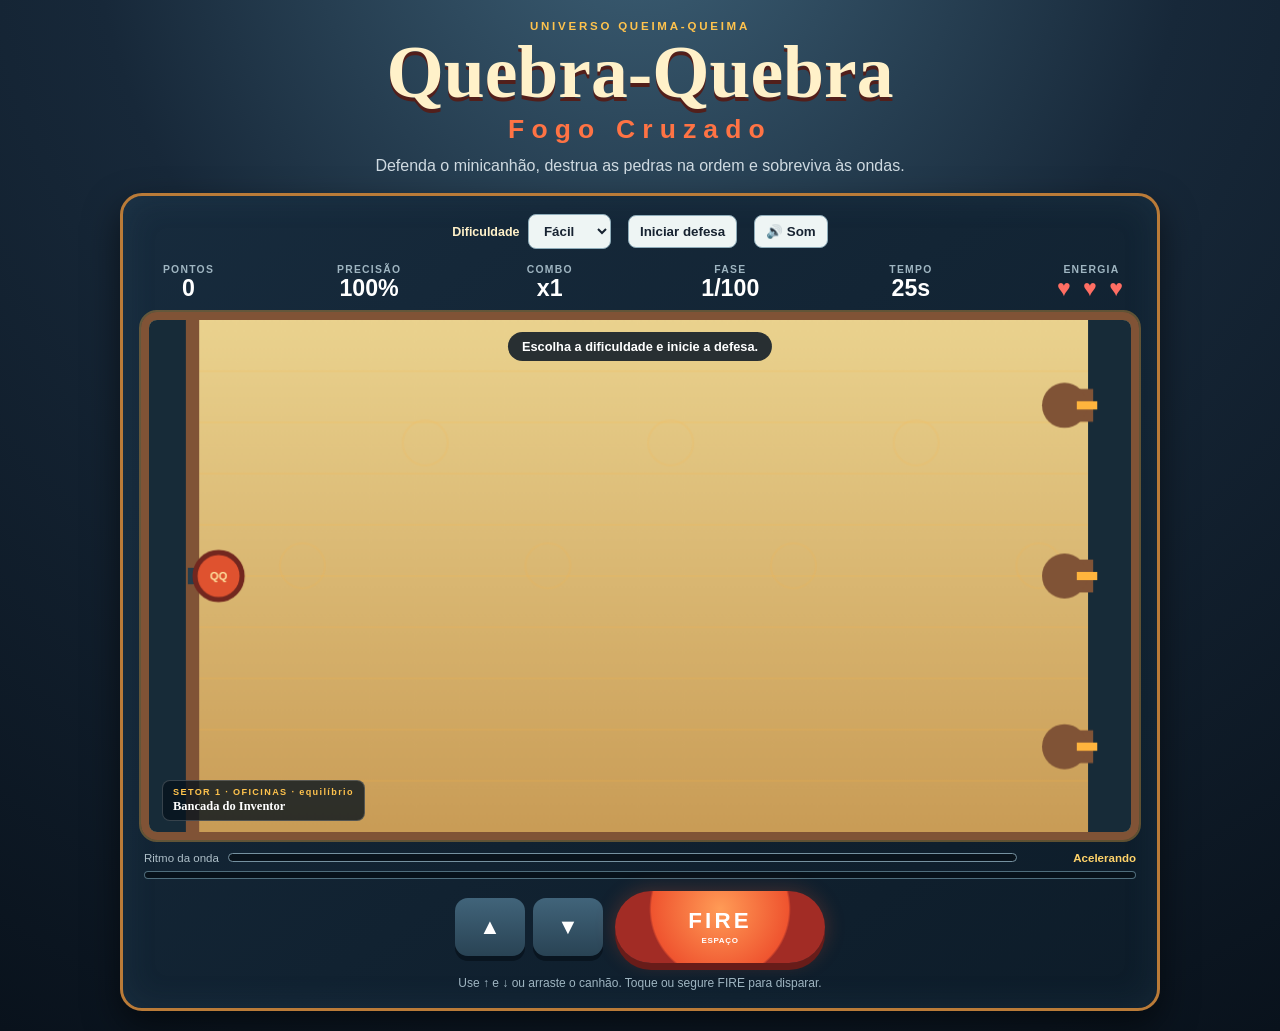
==== quebra-quebra/index.html @ e3594325 "Adiciona prototipo Quebra-Quebra Fogo Cruzado" ====
<!doctype html>
<html lang="pt-BR">
<head>
  <meta charset="utf-8">
  <meta name="viewport" content="width=device-width,initial-scale=1,maximum-scale=1">
  <title>Quebra-Quebra: Fogo Cruzado</title>
  <link rel="stylesheet" href="styles.css">
  <link rel="stylesheet" href="campaign.css">
</head>
<body>
  <main>
    <header class="hero">
      <p class="eyebrow">UNIVERSO QUEIMA-QUEIMA</p>
      <h1>Quebra-Quebra <span>Fogo Cruzado</span></h1>
      <p>Defenda o minicanhão, destrua as pedras na ordem e sobreviva às ondas.</p>
    </header>

    <section class="game-shell">
      <div class="topbar">
        <label>Dificuldade
          <select id="difficulty">
            <option value="easy">Fácil</option>
            <option value="medium">Médio</option>
            <option value="hard">Difícil</option>
          </select>
        </label>
        <button id="start">Iniciar defesa</button>
        <button id="sound" aria-pressed="true">🔊 Som</button>
      </div>

      <div class="hud" aria-live="polite">
        <div><small>PONTOS</small><strong id="score">0</strong></div>
        <div><small>PRECISÃO</small><strong id="accuracy">100%</strong></div>
        <div><small>COMBO</small><strong id="combo">x1</strong></div>
        <div><small>FASE</small><strong id="stage">1/100</strong></div>
        <div><small>TEMPO</small><strong id="stageTime">25s</strong></div>
        <div class="health"><small>ENERGIA</small><strong id="health">♥ ♥ ♥</strong></div>
      </div>

      <div class="arena-wrap">
        <div class="scene-label"><small id="sectorName">SETOR 1</small><b id="sceneName">Bancada do Inventor</b></div>
        <canvas id="arena" width="960" height="500" aria-label="Arena de defesa"></canvas>
        <div id="announcement">Escolha a dificuldade e inicie a defesa.</div>
      </div>

      <div class="threat-meter">
        <span>Ritmo da onda</span>
        <div><i id="threatFill"></i></div>
        <b id="phase">Preparação</b>
      </div>
      <div class="stage-progress" aria-label="Progresso da fase">
        <i id="stageProgress"></i>
      </div>

      <div class="controls">
        <div class="move-controls" aria-label="Mover canhão">
          <button id="up" aria-label="Mover para cima">▲</button>
          <button id="down" aria-label="Mover para baixo">▼</button>
        </div>
        <button id="fire">FIRE <small>ESPAÇO</small></button>
      </div>
      <p class="tip">Use ↑ e ↓ ou arraste o canhão. Toque ou segure FIRE para disparar.</p>
    </section>
  </main>
  <script src="game.js"></script>
</body>
</html>
---- quebra-quebra/styles.css ----
:root{color-scheme:dark;--ink:#0b1420;--steel:#172b3d;--blue:#2d566e;--cream:#fff1c9;--orange:#f05b32;--gold:#ffc34d;--danger:#df3c32;--safe:#60d394}*{box-sizing:border-box}body{margin:0;min-height:100vh;padding:20px;background:radial-gradient(circle at 50% -10%,#3d6076 0,#172839 42%,#09121c 100%);font-family:Arial,sans-serif;color:var(--cream);touch-action:manipulation}main{width:min(1040px,100%);margin:auto}.hero{text-align:center}.eyebrow{margin:0;color:var(--gold);font-size:.72rem;font-weight:900;letter-spacing:.24em}.hero h1{margin:7px 0 2px;font:700 clamp(2.2rem,6vw,4.6rem)/.9 Georgia;text-shadow:0 4px #521f1b}.hero h1 span{display:block;margin-top:9px;color:#ff7344;font:900 .36em Arial;letter-spacing:.27em;text-shadow:none}.hero>p:last-child{margin:12px auto 18px;color:#cfdae1}.game-shell{padding:18px;border:3px solid #ba7b38;border-radius:22px;background:linear-gradient(145deg,#172b3d,#0d1c29);box-shadow:0 15px 35px #0008,inset 0 0 35px #4c789322}.topbar,.hud,.controls{display:flex;align-items:center;justify-content:center;gap:12px;flex-wrap:wrap}.topbar label{font-size:.78rem;font-weight:bold}.topbar select,.topbar button{margin-left:5px;padding:8px 11px;border:1px solid #8eacb9;border-radius:8px;background:#eef5f4;color:#172331;font-weight:bold}.topbar button{cursor:pointer}.hud{justify-content:space-between;margin:15px 0 10px}.hud>div{min-width:95px;text-align:center}.hud small{display:block;color:#9fb5c1;font-size:.65rem;font-weight:bold;letter-spacing:.12em}.hud strong{font-size:1.45rem;color:#fff}.health strong{color:#ff6e63;letter-spacing:3px}.arena-wrap{position:relative;overflow:hidden;border:8px solid #74482e;border-radius:16px;background:#10202c;box-shadow:inset 0 0 30px #000}canvas{display:block;width:100%;height:auto;aspect-ratio:1.92;background:#dfc17b;touch-action:none}#announcement{position:absolute;left:50%;top:12px;transform:translateX(-50%);max-width:90%;padding:7px 14px;border-radius:20px;background:#0a1724dc;color:#fff;font-size:.8rem;font-weight:bold;text-align:center;pointer-events:none;transition:.2s}#announcement:empty{opacity:0}.threat-meter{display:grid;grid-template-columns:auto 1fr 110px;gap:9px;align-items:center;margin:12px 3px;color:#aebfc8;font-size:.72rem}.threat-meter>div{height:9px;overflow:hidden;border:1px solid #7591a0;border-radius:20px;background:#09131c}.threat-meter i{display:block;width:0;height:100%;background:linear-gradient(90deg,var(--safe),var(--gold),var(--danger));transition:width .2s}.threat-meter b{text-align:right;color:#ffd36a}.controls{margin-top:9px}.move-controls{display:grid;grid-template-columns:70px 70px;gap:8px}.controls button{border:0;cursor:pointer;user-select:none;-webkit-user-select:none;touch-action:none}.move-controls button{height:58px;border-radius:13px;background:linear-gradient(#41647a,#294354);box-shadow:0 5px #091520;color:#fff;font-size:1.35rem}#fire{width:210px;height:72px;border-radius:50px;background:radial-gradient(circle at 50% 25%,#ff9b56,#ef542f 58%,#a22c25 60%);box-shadow:0 7px #681c19,0 0 20px #f05b3244;color:#fff;font-size:1.4rem;font-weight:900;letter-spacing:.14em}#fire small{display:block;margin-top:2px;font-size:.5rem;letter-spacing:.08em}button:active{transform:translateY(3px);box-shadow:none!important}.tip{text-align:center;margin:13px 0 0;color:#9fb5c1;font-size:.75rem}@media(max-width:650px){body{padding:8px}.game-shell{padding:10px}.hero>p:last-child{font-size:.82rem}.hud{gap:5px}.hud>div{min-width:58px;flex:1}.hud strong{font-size:1rem}.threat-meter{grid-template-columns:1fr 75px}.threat-meter span{display:none}.move-controls{grid-template-columns:58px 58px}#fire{width:160px}.topbar{gap:6px}}
---- quebra-quebra/campaign.css ----
.stage-progress {
  height: 8px;
  overflow: hidden;
  margin: -5px 3px 12px;
  border-radius: 20px;
  background: #07121b;
  box-shadow: inset 0 0 0 1px #4f6d7c;
}
.stage-progress i {
  display: block;
  width: 0;
  height: 100%;
  background: linear-gradient(90deg, #4dbf83, #f0c34b);
  transition: width .15s;
}
.game-shell.stage-clear .arena-wrap {
  box-shadow: inset 0 0 35px #60d39488, 0 0 20px #60d39455;
}
.game-shell.stage-clear #announcement { background: #276c4c; }
.game-shell.game-over #announcement { background: #8f2923; }
.scene-label {
  position: absolute;
  z-index: 2;
  left: 13px;
  bottom: 11px;
  display: grid;
  padding: 6px 10px;
  border: 1px solid #ffffff30;
  border-radius: 8px;
  background: #07131dcc;
  color: #fff;
  pointer-events: none;
}
.scene-label small { color: #ffc34d; font-size: .57rem; font-weight: 900; letter-spacing: .15em; }
.scene-label b { margin-top: 2px; font: 700 .78rem Georgia; }
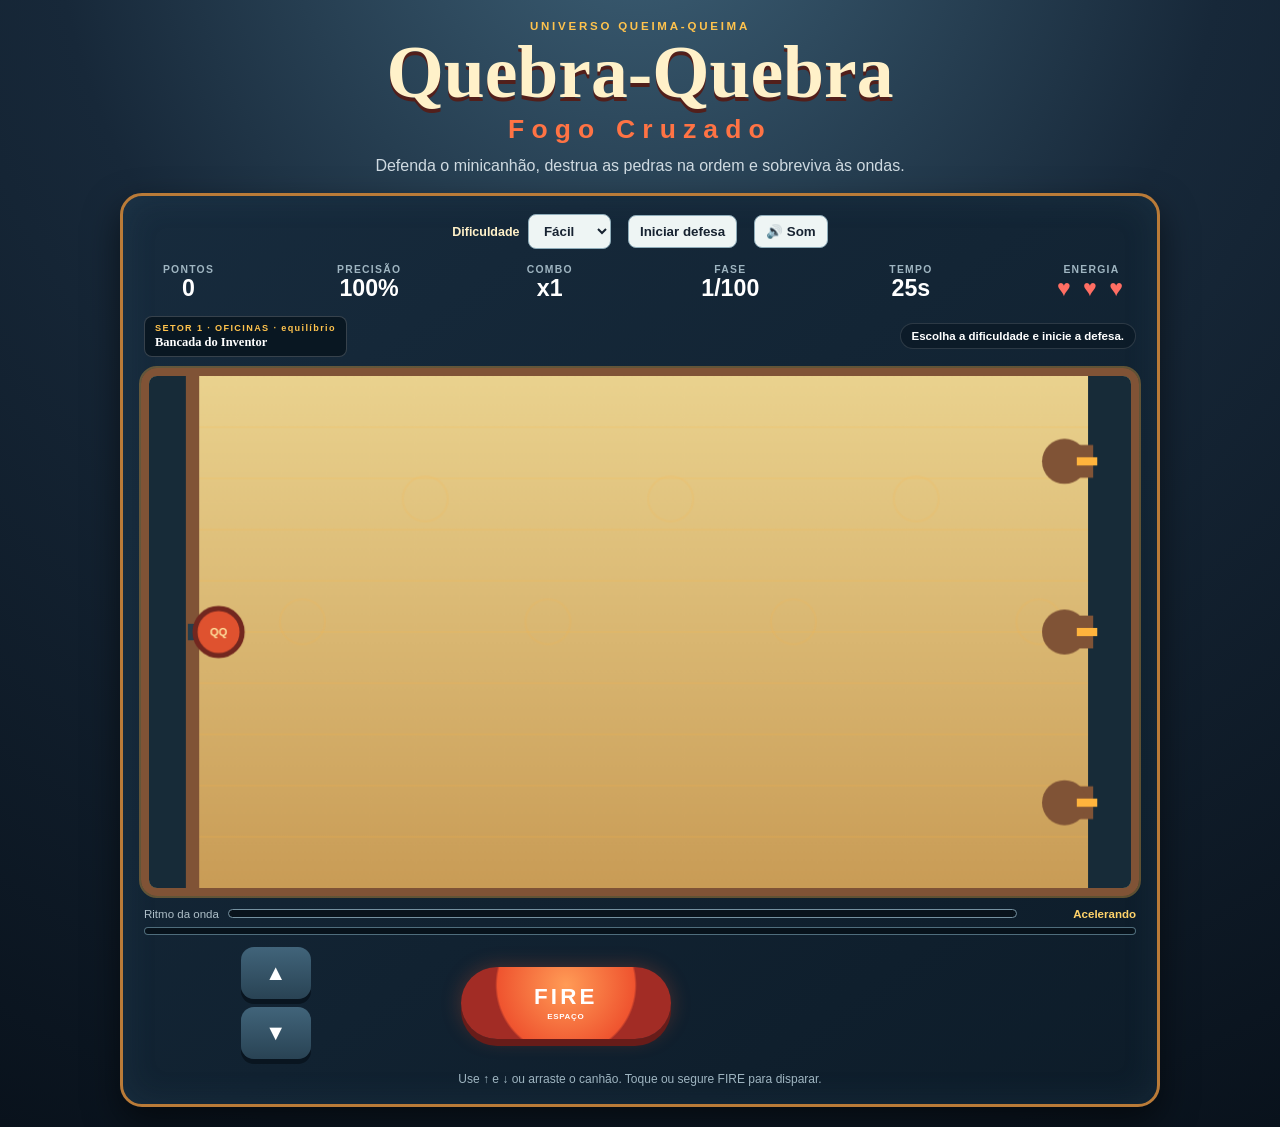
==== commit 446bc489: "Adiciona resultados e melhora controles mobile" ====
--- a/quebra-quebra/index.html
+++ b/quebra-quebra/index.html
@@ -37,10 +37,12 @@
         <div class="health"><small>ENERGIA</small><strong id="health">♥ ♥ ♥</strong></div>
       </div>
 
+      <div class="arena-info">
+        <div class="scene-label"><small id="sectorName">SETOR 1</small><b id="sceneName">Bancada do Inventor</b></div>
+        <div id="announcement">Escolha a dificuldade e inicie a defesa.</div>
+      </div>
       <div class="arena-wrap">
-        <div class="scene-label"><small id="sectorName">SETOR 1</small><b id="sceneName">Bancada do Inventor</b></div>
         <canvas id="arena" width="960" height="500" aria-label="Arena de defesa"></canvas>
-        <div id="announcement">Escolha a dificuldade e inicie a defesa.</div>
       </div>
 
       <div class="threat-meter">
@@ -59,6 +61,27 @@
         </div>
         <button id="fire">FIRE <small>ESPAÇO</small></button>
       </div>
+      <section id="stageResult" class="stage-result" hidden aria-labelledby="resultTitle">
+        <div class="result-card">
+          <small id="resultSector">FASE CONCLUÍDA</small>
+          <h2 id="resultTitle">Defesa concluída!</h2>
+          <div id="resultMedal" class="result-medal">🥇</div>
+          <div class="result-grid">
+            <span>Pontos da fase <b id="resultPoints">0</b></span>
+            <span>Precisão <b id="resultAccuracy">0%</b></span>
+            <span>Pedras destruídas <b id="resultDestroyed">0</b></span>
+            <span>Maior combo <b id="resultCombo">x1</b></span>
+            <span>Vidas restantes <b id="resultHealth">3</b></span>
+            <span>Bônus <b id="resultBonus">0</b></span>
+          </div>
+          <p id="resultMessage"></p>
+          <div class="result-actions">
+            <button id="nextStage">Próxima fase</button>
+            <button id="retryStage">Repetir fase</button>
+            <button id="pauseCampaign">Pausar campanha</button>
+          </div>
+        </div>
+      </section>
       <p class="tip">Use ↑ e ↓ ou arraste o canhão. Toque ou segure FIRE para disparar.</p>
     </section>
   </main>
--- a/quebra-quebra/campaign.css
+++ b/quebra-quebra/campaign.css
@@ -18,11 +18,9 @@
 }
 .game-shell.stage-clear #announcement { background: #276c4c; }
 .game-shell.game-over #announcement { background: #8f2923; }
+.stage-result{position:fixed;z-index:20;inset:0;display:grid;place-items:center;padding:18px;background:#06111bd9;backdrop-filter:blur(5px)}.stage-result[hidden]{display:none}.result-card{width:min(560px,100%);padding:22px;border:3px solid #c89143;border-radius:20px;background:linear-gradient(145deg,#fff4d1,#ead39a);box-shadow:0 24px 60px #000b;color:#4c3020;text-align:center}.result-card>small{font-weight:900;letter-spacing:.15em;color:#9b5c25}.result-card h2{margin:5px 0;font:700 1.7rem Georgia}.result-medal{font-size:3.2rem}.result-grid{display:grid;grid-template-columns:repeat(3,1fr);gap:8px;margin:12px 0}.result-grid span{display:grid;padding:8px;border:1px solid #cba66d;border-radius:9px;background:#fff9e8;font-size:.7rem}.result-grid b{margin-top:3px;font-size:1rem}.result-actions{display:flex;justify-content:center;gap:7px;flex-wrap:wrap}.result-actions button{padding:9px 12px;border:0;border-radius:8px;background:#253a4b;color:#fff;font-weight:bold}.result-actions #nextStage{background:#d94d2d}.result-actions #pauseCampaign{background:#6c6258}@media(max-width:520px){.result-card{padding:16px}.result-grid{grid-template-columns:repeat(2,1fr)}.result-actions{display:grid}.result-actions button{width:100%}}
 .scene-label {
-  position: absolute;
-  z-index: 2;
-  left: 13px;
-  bottom: 11px;
+  position: static;
   display: grid;
   padding: 6px 10px;
   border: 1px solid #ffffff30;
@@ -33,3 +31,54 @@
 }
 .scene-label small { color: #ffc34d; font-size: .57rem; font-weight: 900; letter-spacing: .15em; }
 .scene-label b { margin-top: 2px; font: 700 .78rem Georgia; }
+.arena-info {
+  display: flex;
+  align-items: center;
+  justify-content: space-between;
+  gap: 10px;
+  min-height: 48px;
+  margin: 3px 3px 8px;
+}
+.arena-info #announcement {
+  position: static;
+  left: auto;
+  top: auto;
+  transform: none;
+  max-width: 58%;
+  padding: 6px 11px;
+  border: 1px solid #ffffff22;
+  background: #0a1724a8;
+  font-size: .72rem;
+}
+.controls {
+  justify-content: flex-start;
+  gap: clamp(48px, 13vw, 150px);
+  padding: 0 10%;
+}
+.move-controls {
+  grid-template-columns: 70px;
+  grid-template-rows: repeat(2, 52px);
+}
+.move-controls button { height: 52px; }
+@media (max-width: 650px) {
+  body { overflow-x: hidden; }
+  main { width: calc(100vw - 16px); }
+  main, .game-shell, .arena-wrap, .arena-info { min-width: 0; max-width: 100%; }
+  .game-shell, .arena-wrap { width: 100%; }
+  .topbar { gap: 5px; }
+  .topbar label, .topbar button { font-size: .68rem; }
+  .topbar select, .topbar button { margin-left: 2px; padding: 7px 8px; }
+  .hud { flex-wrap: nowrap; gap: 2px; }
+  .hud > div { min-width: 0; }
+  .hud small { font-size: .5rem; letter-spacing: .07em; }
+  .hud strong { font-size: .9rem; }
+  .arena-info { align-items: stretch; min-height: 42px; }
+  .scene-label { width: calc(50% - 5px); min-width: 0; max-width: none; padding: 5px 7px; overflow: hidden; }
+  .scene-label small { font-size: .48rem; }
+  .scene-label b { overflow-wrap: anywhere; font-size: .66rem; }
+  .arena-info #announcement { display: grid; width: calc(50% - 5px); min-width: 0; max-width: none; place-items: center; margin: 0; overflow-wrap: anywhere; font-size: .6rem; }
+  .controls { gap: 38px; padding: 0 2%; }
+  .move-controls { grid-template-columns: 58px; grid-template-rows: repeat(2, 48px); }
+  .move-controls button { height: 48px; }
+  #fire { margin-left: 0; }
+}
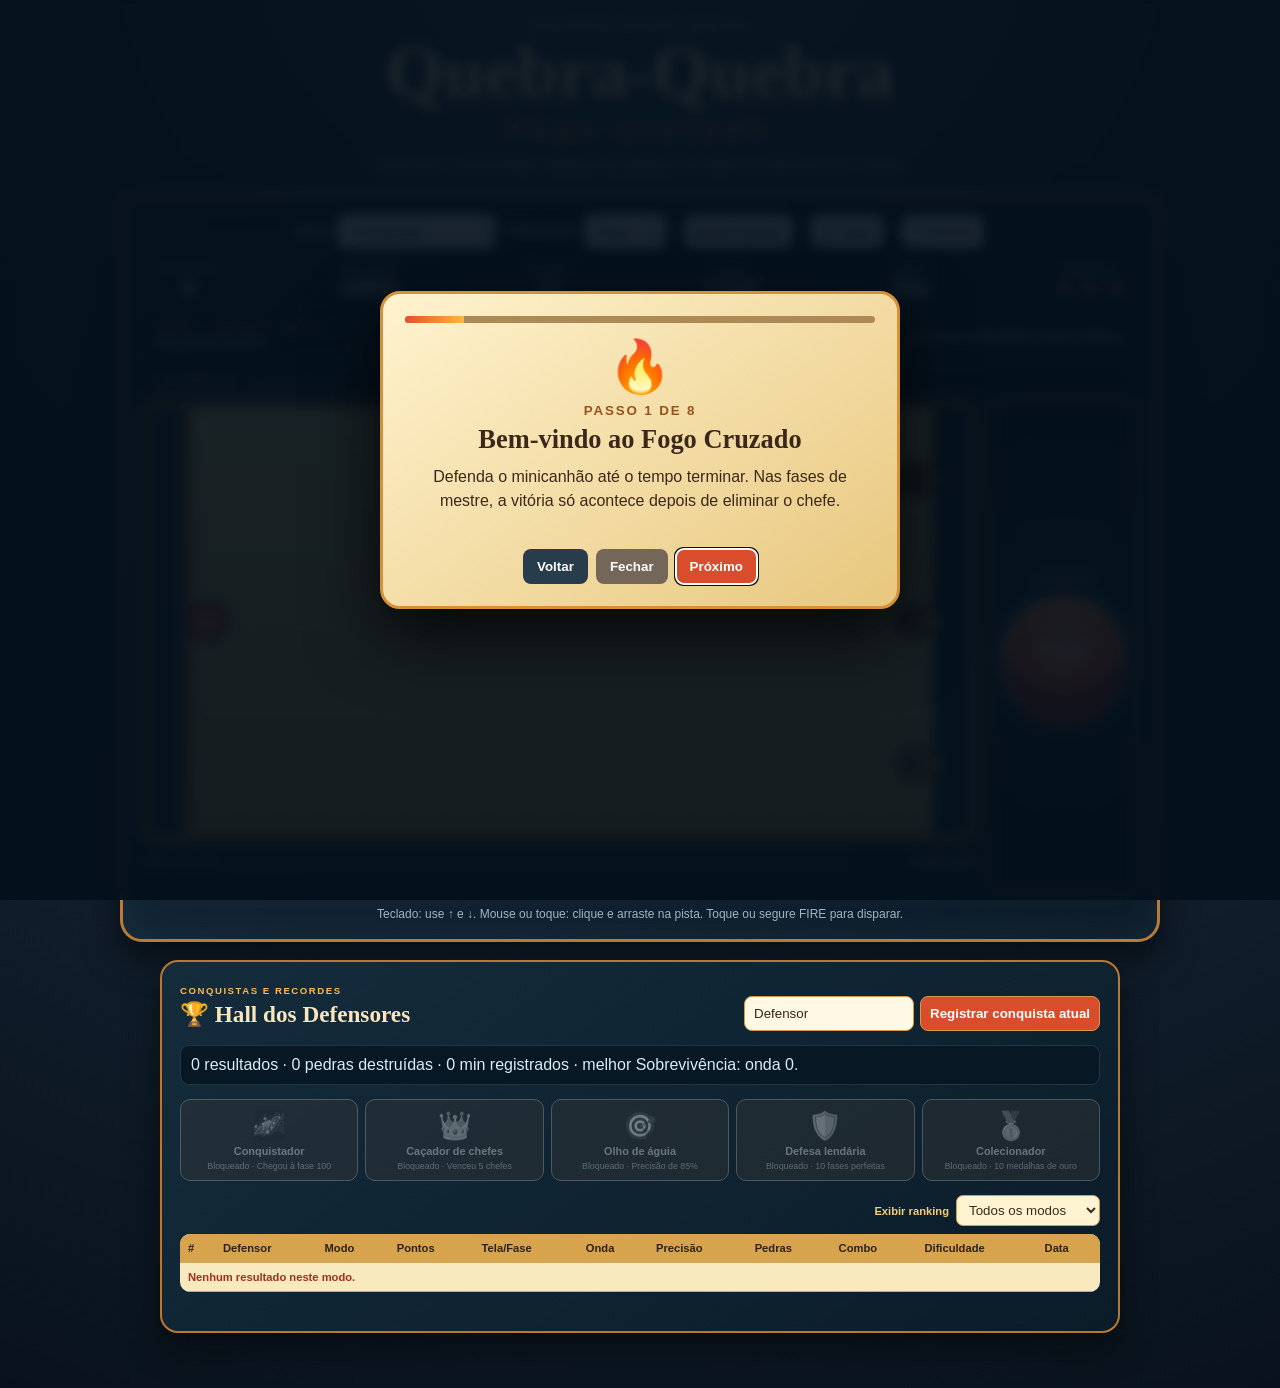
==== commit 7e976ae6: "Evolui os dois jogos com novos modos e progressao" ====
--- a/quebra-quebra/index.html
+++ b/quebra-quebra/index.html
@@ -17,6 +17,14 @@
 
     <section class="game-shell">
       <div class="topbar">
+        <label>Modo
+          <select id="gameMode">
+            <option value="campaign">Campanha</option>
+            <option value="survival">Sobrevivência</option>
+            <option value="timed">Partida por tempo</option>
+            <option value="training">Treino livre</option>
+          </select>
+        </label>
         <label>Dificuldade
           <select id="difficulty">
             <option value="easy">Fácil</option>
@@ -24,8 +32,16 @@
             <option value="hard">Difícil</option>
           </select>
         </label>
+        <label id="arcadeSceneLabel" hidden>Tela
+          <select id="arcadeScene" aria-label="Tela visual dos modos alternativos"></select>
+        </label>
         <button id="start">Iniciar defesa</button>
         <button id="sound" aria-pressed="true">🔊 Som</button>
+        <button id="openTutorial">? Tutorial</button>
+      </div>
+      <div id="survivalActions" class="survival-actions" hidden>
+        <button id="pauseSurvival">Pausar e continuar depois</button>
+        <button id="stopSurvival">Encerrar sobrevivência</button>
       </div>
 
       <div class="hud" aria-live="polite">
@@ -41,26 +57,28 @@
         <div class="scene-label"><small id="sectorName">SETOR 1</small><b id="sceneName">Bancada do Inventor</b></div>
         <div id="announcement">Escolha a dificuldade e inicie a defesa.</div>
       </div>
-      <div class="arena-wrap">
-        <canvas id="arena" width="960" height="500" aria-label="Arena de defesa"></canvas>
+      <div id="bossHud" class="boss-hud" hidden><span>⚠ <b id="bossName">CHEFE</b></span><div><i id="bossFill"></i></div><strong id="bossHealth">0/0</strong></div>
+      <div id="powerHud" class="power-hud"><b>⚡ POWER-UPS</b><span id="powerStatus">Nenhum bônus ativo</span></div>
+      <div class="battle-grid">
+        <div class="arena-column">
+          <div class="arena-wrap">
+            <canvas id="arena" width="960" height="500" aria-label="Arena de defesa"></canvas>
+          </div>
+          <div class="threat-meter">
+            <span>Ritmo da onda</span>
+            <div><i id="threatFill"></i></div>
+            <b id="phase">Preparação</b>
+          </div>
+          <div class="stage-progress" aria-label="Progresso da fase">
+            <i id="stageProgress"></i>
+          </div>
+        </div>
+        <aside class="fire-rail" aria-label="Controle de disparo">
+          <small>DISPARO</small>
+          <button id="fire">FIRE <small>ESPAÇO</small></button>
+        </aside>
       </div>
 
-      <div class="threat-meter">
-        <span>Ritmo da onda</span>
-        <div><i id="threatFill"></i></div>
-        <b id="phase">Preparação</b>
-      </div>
-      <div class="stage-progress" aria-label="Progresso da fase">
-        <i id="stageProgress"></i>
-      </div>
-
-      <div class="controls">
-        <div class="move-controls" aria-label="Mover canhão">
-          <button id="up" aria-label="Mover para cima">▲</button>
-          <button id="down" aria-label="Mover para baixo">▼</button>
-        </div>
-        <button id="fire">FIRE <small>ESPAÇO</small></button>
-      </div>
       <section id="stageResult" class="stage-result" hidden aria-labelledby="resultTitle">
         <div class="result-card">
           <small id="resultSector">FASE CONCLUÍDA</small>
@@ -77,12 +95,48 @@
           <p id="resultMessage"></p>
           <div class="result-actions">
             <button id="nextStage">Próxima fase</button>
+            <button id="newCampaign" hidden>Nova campanha — fase 1</button>
             <button id="retryStage">Repetir fase</button>
             <button id="pauseCampaign">Pausar campanha</button>
           </div>
         </div>
       </section>
-      <p class="tip">Use ↑ e ↓ ou arraste o canhão. Toque ou segure FIRE para disparar.</p>
+      <p class="tip">Teclado: use ↑ e ↓. Mouse ou toque: clique e arraste na pista. Toque ou segure FIRE para disparar.</p>
+    </section>
+
+    <section id="tutorialOverlay" class="tutorial-overlay" hidden aria-modal="true" role="dialog" aria-labelledby="tutorialTitle">
+      <div class="tutorial-card">
+        <div class="tutorial-progress"><i id="tutorialProgress"></i></div>
+        <div id="tutorialIcon" class="tutorial-icon">🎯</div>
+        <small id="tutorialStep">PASSO 1 DE 8</small>
+        <h2 id="tutorialTitle">Bem-vindo!</h2>
+        <p id="tutorialText"></p>
+        <div class="tutorial-actions"><button id="tutorialBack">Voltar</button><button id="tutorialSkip">Fechar</button><button id="tutorialNext">Próximo</button></div>
+      </div>
+    </section>
+
+    <section class="hall" aria-labelledby="hallTitle">
+      <header>
+        <div><small>CONQUISTAS E RECORDES</small><h2 id="hallTitle">🏆 Hall dos Defensores</h2></div>
+        <div class="hall-register"><input id="rankingName" maxlength="20" placeholder="Nome do jogador" aria-label="Nome no ranking"><button id="saveRanking">Registrar conquista atual</button><button id="restartCampaign">Nova campanha — fase 1</button></div>
+      </header>
+      <p id="careerSummary" class="career-summary">Complete a campanha para eternizar seu resultado.</p>
+      <div id="awards" class="awards" aria-label="Premiações"></div>
+      <label class="ranking-filter">Exibir ranking
+        <select id="rankingMode">
+          <option value="all">Todos os modos</option>
+          <option value="campaign">Campanha</option>
+          <option value="survival">Sobrevivência</option>
+          <option value="timed">Partida por tempo</option>
+        </select>
+      </label>
+      <div class="ranking-wrap">
+        <table>
+          <thead><tr><th>#</th><th>Defensor</th><th>Modo</th><th>Pontos</th><th>Tela/Fase</th><th>Onda</th><th>Precisão</th><th>Pedras</th><th>Combo</th><th>Dificuldade</th><th>Data</th></tr></thead>
+          <tbody id="rankingBody"><tr><td colspan="11">Nenhum resultado registrado.</td></tr></tbody>
+        </table>
+      </div>
+      <p id="rankingMessage" class="ranking-message" aria-live="polite"></p>
     </section>
   </main>
   <script src="game.js"></script>
--- a/quebra-quebra/campaign.css
+++ b/quebra-quebra/campaign.css
@@ -18,7 +18,14 @@
 }
 .game-shell.stage-clear #announcement { background: #276c4c; }
 .game-shell.game-over #announcement { background: #8f2923; }
-.stage-result{position:fixed;z-index:20;inset:0;display:grid;place-items:center;padding:18px;background:#06111bd9;backdrop-filter:blur(5px)}.stage-result[hidden]{display:none}.result-card{width:min(560px,100%);padding:22px;border:3px solid #c89143;border-radius:20px;background:linear-gradient(145deg,#fff4d1,#ead39a);box-shadow:0 24px 60px #000b;color:#4c3020;text-align:center}.result-card>small{font-weight:900;letter-spacing:.15em;color:#9b5c25}.result-card h2{margin:5px 0;font:700 1.7rem Georgia}.result-medal{font-size:3.2rem}.result-grid{display:grid;grid-template-columns:repeat(3,1fr);gap:8px;margin:12px 0}.result-grid span{display:grid;padding:8px;border:1px solid #cba66d;border-radius:9px;background:#fff9e8;font-size:.7rem}.result-grid b{margin-top:3px;font-size:1rem}.result-actions{display:flex;justify-content:center;gap:7px;flex-wrap:wrap}.result-actions button{padding:9px 12px;border:0;border-radius:8px;background:#253a4b;color:#fff;font-weight:bold}.result-actions #nextStage{background:#d94d2d}.result-actions #pauseCampaign{background:#6c6258}@media(max-width:520px){.result-card{padding:16px}.result-grid{grid-template-columns:repeat(2,1fr)}.result-actions{display:grid}.result-actions button{width:100%}}
+.boss-hud{display:grid;grid-template-columns:minmax(150px,.55fr) 1fr 72px;gap:9px;align-items:center;margin:0 3px 9px;padding:7px 10px;border:1px solid #ff765f;border-radius:9px;background:#351b22;color:#ffe5c6;font-size:.72rem}.boss-hud[hidden]{display:none}.boss-hud span{overflow:hidden;text-overflow:ellipsis;white-space:nowrap}.boss-hud>div{height:10px;overflow:hidden;border-radius:20px;background:#120b0e}.boss-hud i{display:block;width:100%;height:100%;background:linear-gradient(90deg,#ffbd45,#e23c34);transition:width .15s}.boss-hud strong{text-align:right;color:#fff}
+.power-hud{display:flex;align-items:center;gap:10px;min-height:24px;margin:0 3px 8px;padding:5px 9px;border:1px solid #55b9d555;border-radius:8px;background:#081c28;color:#a9ddea;font-size:.62rem}.power-hud b{color:#ffcf52;letter-spacing:.08em}.power-hud span{overflow:hidden;text-overflow:ellipsis;white-space:nowrap}
+.survival-actions{display:flex;justify-content:center;gap:7px;margin:7px 3px}.survival-actions[hidden]{display:none}.survival-actions button{padding:7px 11px;border:1px solid #d68a35;border-radius:8px;background:#17384b;color:#fff;font-weight:800}.survival-actions #stopSurvival{border-color:#e45c4d;background:#6f2928}
+.tutorial-overlay{position:fixed;z-index:40;inset:0;display:grid;place-items:center;padding:16px;background:#04101be8;backdrop-filter:blur(6px)}.tutorial-overlay[hidden]{display:none}.tutorial-card{width:min(520px,100%);padding:22px;border:3px solid #d49137;border-radius:20px;background:linear-gradient(145deg,#fff3cf,#e8c77e);box-shadow:0 25px 70px #000c;color:#3c281b;text-align:center}.tutorial-progress{height:7px;overflow:hidden;border-radius:20px;background:#ad8a55}.tutorial-progress i{display:block;width:12.5%;height:100%;background:linear-gradient(90deg,#e64e2f,#ffb739);transition:width .25s}.tutorial-icon{margin:14px 0 4px;font-size:3.2rem}.tutorial-card>small{color:#98531f;font-weight:900;letter-spacing:.14em}.tutorial-card h2{margin:5px 0;font:700 1.65rem Georgia}.tutorial-card p{min-height:66px;margin:10px auto 18px;line-height:1.5}.tutorial-actions{display:flex;justify-content:center;gap:8px}.tutorial-actions button{padding:10px 14px;border:0;border-radius:8px;background:#273d4b;color:#fff;font-weight:800}.tutorial-actions #tutorialNext{background:#d94d2d}.tutorial-actions #tutorialSkip{background:#74675a}
+.battle-grid{display:grid;grid-template-columns:minmax(0,1fr) 150px;gap:12px;align-items:stretch}.arena-column{min-width:0}.fire-rail{display:grid;align-content:center;justify-items:center;gap:12px;padding:12px 8px;border:2px solid #b9782c;border-radius:16px;background:radial-gradient(circle at 50% 45%,#243f50,#091923 72%);box-shadow:inset 0 0 22px #0008}.fire-rail>small{color:#ffc34d;font-size:.6rem;font-weight:900;letter-spacing:.16em}.fire-rail #fire{width:126px;height:126px;margin:0;border-radius:50%;font-size:1.2rem}.move-bar{justify-content:flex-start;margin-top:8px;padding-left:4%}
+.hall-register #restartCampaign{background:#16704d}
+.hall{width:min(960px,calc(100vw - 24px));margin:18px auto 35px;padding:18px;border:2px solid #b9782c;border-radius:18px;background:linear-gradient(145deg,#142c3c,#0b1c29);box-shadow:0 15px 35px #0007;color:#f9e6bd}.hall>header{display:flex;align-items:end;justify-content:space-between;gap:14px}.hall header small{color:#ffb84d;font-size:.6rem;font-weight:900;letter-spacing:.16em}.hall h2{margin:3px 0;font:700 1.45rem Georgia}.hall-register{display:flex;gap:6px;flex-wrap:wrap;justify-content:flex-end}.hall-register input,.hall-register button{box-sizing:border-box;padding:9px;border:1px solid #d29a4c;border-radius:8px}.hall-register input{width:170px;background:#fff8e4;color:#382416}.hall-register button{background:#d94d2d;color:#fff;font-weight:800}.career-summary{margin:14px 0;padding:10px;border:1px solid #ffffff20;border-radius:9px;background:#071723;color:#d9edf2}.awards{display:grid;grid-template-columns:repeat(5,1fr);gap:7px;margin-bottom:14px}.award{display:grid;place-items:center;min-height:82px;padding:8px;border:1px solid #d89a3e;border-radius:10px;background:#203b49;text-align:center}.award i{font-style:normal;font-size:1.7rem}.award b{font-size:.68rem}.award small{font-size:.55rem;color:#bdd0d5}.award.locked{filter:grayscale(1);opacity:.42}.ranking-wrap{overflow-x:auto;border-radius:10px}.hall table{width:100%;border-collapse:collapse;background:#f8e9bf;color:#422d1d;font-size:.7rem}.hall th,.hall td{padding:8px;border-bottom:1px solid #cda967;text-align:left;white-space:nowrap}.hall th{background:#d8a34d;color:#2c2118}.hall tbody tr:first-child{font-weight:900;color:#a52f1f}.ranking-message{min-height:1em;margin:9px 0 0;color:#ffc65a;text-align:center;font-size:.7rem}
+.stage-result{position:fixed;z-index:20;inset:0;display:grid;place-items:center;padding:18px;background:#06111bd9;backdrop-filter:blur(5px)}.stage-result[hidden]{display:none}.result-card{width:min(560px,100%);padding:22px;border:3px solid #c89143;border-radius:20px;background:linear-gradient(145deg,#fff4d1,#ead39a);box-shadow:0 24px 60px #000b;color:#4c3020;text-align:center}.result-card>small{font-weight:900;letter-spacing:.15em;color:#9b5c25}.result-card h2{margin:5px 0;font:700 1.7rem Georgia}.result-medal{font-size:3.2rem}.result-grid{display:grid;grid-template-columns:repeat(3,1fr);gap:8px;margin:12px 0}.result-grid span{display:grid;padding:8px;border:1px solid #cba66d;border-radius:9px;background:#fff9e8;font-size:.7rem}.result-grid b{margin-top:3px;font-size:1rem}.result-actions{display:flex;justify-content:center;gap:7px;flex-wrap:wrap}.result-actions button{padding:9px 12px;border:0;border-radius:8px;background:#253a4b;color:#fff;font-weight:bold}.result-actions #nextStage{background:#d94d2d}.result-actions #newCampaign{background:#16704d}.result-actions #pauseCampaign{background:#6c6258}@media(max-width:520px){.result-card{padding:16px}.result-grid{grid-template-columns:repeat(2,1fr)}.result-actions{display:grid}.result-actions button{width:100%}}
 .scene-label {
   position: static;
   display: grid;
@@ -51,15 +58,18 @@
   font-size: .72rem;
 }
 .controls {
-  justify-content: flex-start;
-  gap: clamp(48px, 13vw, 150px);
-  padding: 0 10%;
+  width:100%;
+  justify-content:space-between;
+  flex-wrap:nowrap;
+  gap:24px;
+  padding:0 4%;
 }
 .move-controls {
   grid-template-columns: 70px;
   grid-template-rows: repeat(2, 52px);
 }
 .move-controls button { height: 52px; }
+#fire{margin-left:auto}
 @media (max-width: 650px) {
   body { overflow-x: hidden; }
   main { width: calc(100vw - 16px); }
@@ -68,6 +78,7 @@
   .topbar { gap: 5px; }
   .topbar label, .topbar button { font-size: .68rem; }
   .topbar select, .topbar button { margin-left: 2px; padding: 7px 8px; }
+  #arcadeSceneLabel{width:100%;text-align:center}#arcadeScene{max-width:210px}.survival-actions{display:grid;grid-template-columns:1fr 1fr}.survival-actions button{font-size:.62rem}
   .hud { flex-wrap: nowrap; gap: 2px; }
   .hud > div { min-width: 0; }
   .hud small { font-size: .5rem; letter-spacing: .07em; }
@@ -77,8 +88,11 @@
   .scene-label small { font-size: .48rem; }
   .scene-label b { overflow-wrap: anywhere; font-size: .66rem; }
   .arena-info #announcement { display: grid; width: calc(50% - 5px); min-width: 0; max-width: none; place-items: center; margin: 0; overflow-wrap: anywhere; font-size: .6rem; }
-  .controls { gap: 38px; padding: 0 2%; }
-  .move-controls { grid-template-columns: 58px; grid-template-rows: repeat(2, 48px); }
+  .battle-grid{grid-template-columns:minmax(0,1fr) 82px;gap:6px}.fire-rail{gap:6px;padding:6px 3px;border-radius:11px}.fire-rail>small{font-size:.46rem}.fire-rail #fire{width:70px;height:70px;flex:initial;font-size:.82rem;letter-spacing:.08em}.fire-rail #fire small{font-size:.4rem}.controls { width:100%; justify-content:flex-start; flex-wrap:nowrap; gap:16px; padding:0 4px; }
+  .move-controls { flex:0 0 58px; grid-template-columns:58px; grid-template-rows:repeat(2,48px); }
   .move-controls button { height: 48px; }
-  #fire { margin-left: 0; }
+  #fire { margin-left:0; }
+  .boss-hud{grid-template-columns:105px 1fr 48px;padding:5px 7px;font-size:.58rem}
+  .hall{padding:12px}.hall>header{align-items:stretch;flex-direction:column}.hall-register{display:grid;grid-template-columns:1fr}.hall-register input{width:100%}.awards{grid-template-columns:repeat(2,1fr)}.hall table{font-size:.62rem}
 }
+.ranking-filter{display:flex;align-items:center;justify-content:flex-end;gap:7px;margin:0 0 8px;color:#f4cd76;font-size:.7rem;font-weight:800}.ranking-filter select{padding:6px 8px;border:1px solid #d29a4c;border-radius:7px;background:#fff4d1;color:#3b281a}
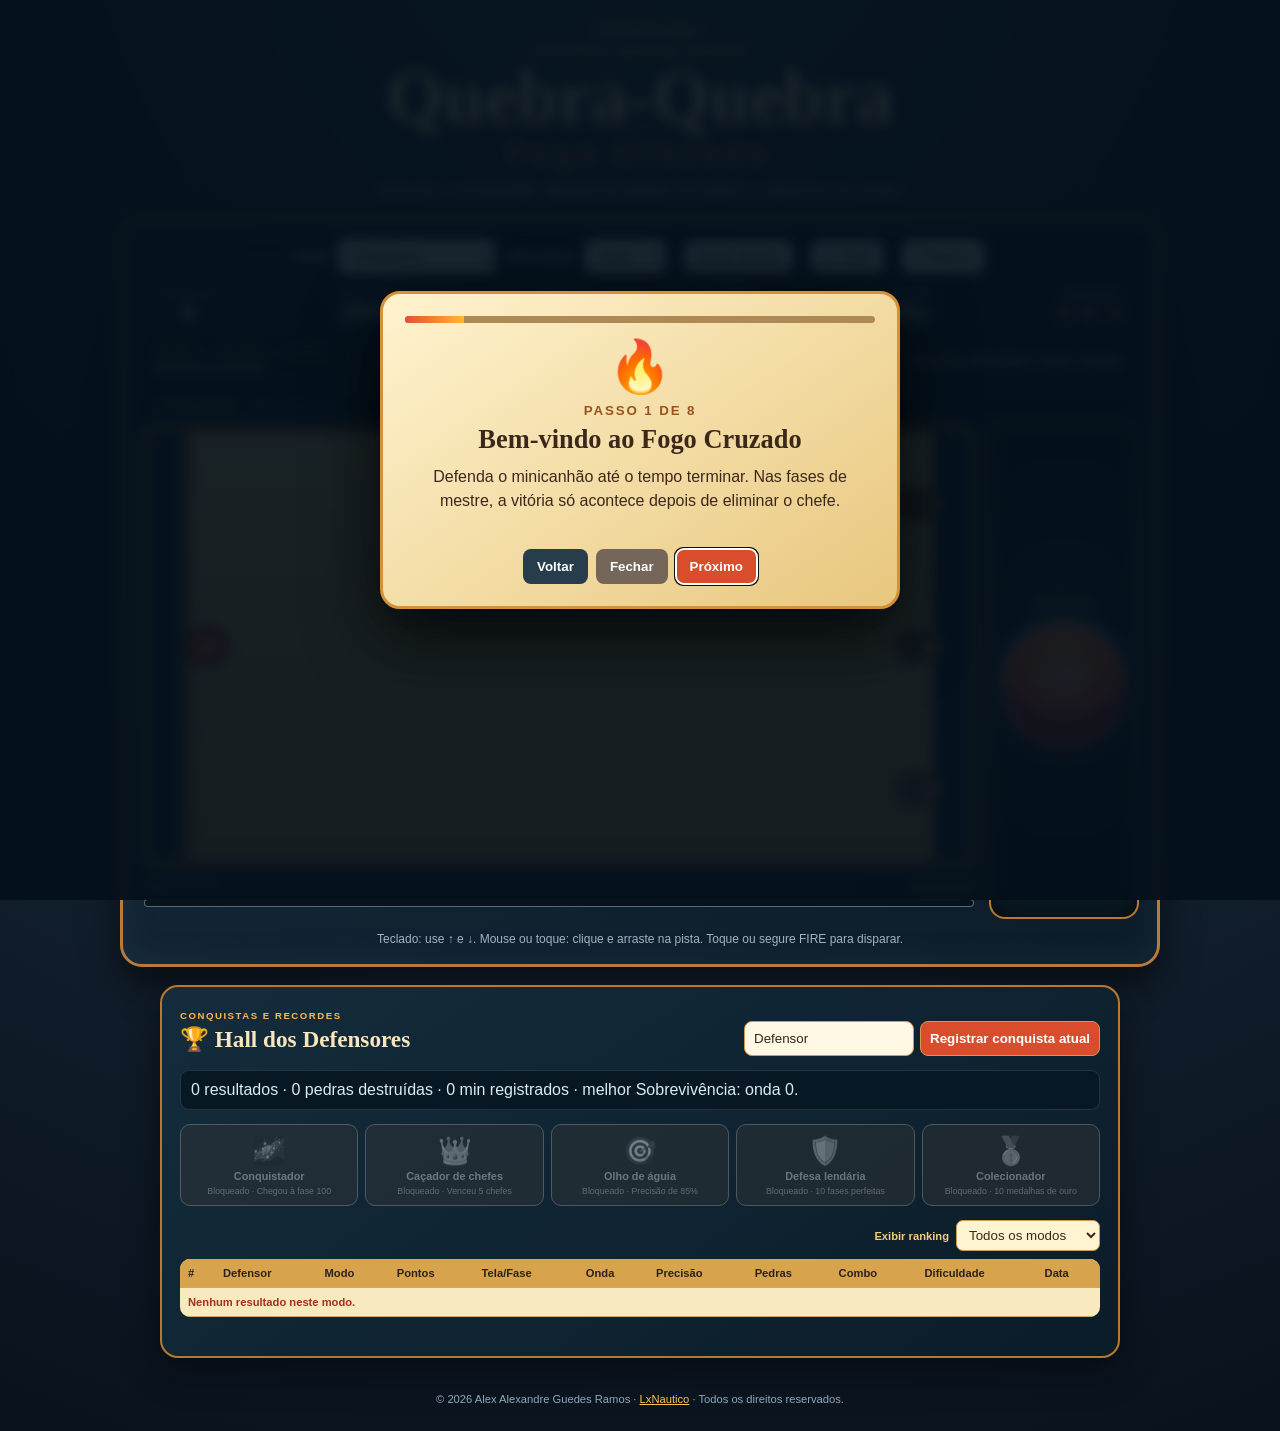
==== commit 26c5d43b: "Cria central dos jogos e protege autoria" ====
--- a/quebra-quebra/index.html
+++ b/quebra-quebra/index.html
@@ -3,13 +3,17 @@
 <head>
   <meta charset="utf-8">
   <meta name="viewport" content="width=device-width,initial-scale=1,maximum-scale=1">
+  <meta name="author" content="Alex Alexandre Guedes Ramos">
+  <meta name="copyright" content="Copyright © 2026 Alex Alexandre Guedes Ramos. Todos os direitos reservados.">
   <title>Quebra-Quebra: Fogo Cruzado</title>
   <link rel="stylesheet" href="styles.css">
   <link rel="stylesheet" href="campaign.css">
+  <style>.hub-link{display:inline-block;margin-bottom:8px;color:#ffd064;font-size:.75rem;font-weight:bold;text-decoration:none}.hub-link:hover{text-decoration:underline}.creator-credit{margin:24px 0 6px;text-align:center;color:#8fa8b6;font-size:.7rem}.creator-credit a{color:#ffc34d}</style>
 </head>
 <body>
   <main>
     <header class="hero">
+      <a class="hub-link" href="../index.html">← Central dos Jogos</a>
       <p class="eyebrow">UNIVERSO QUEIMA-QUEIMA</p>
       <h1>Quebra-Quebra <span>Fogo Cruzado</span></h1>
       <p>Defenda o minicanhão, destrua as pedras na ordem e sobreviva às ondas.</p>
@@ -138,6 +142,9 @@
       </div>
       <p id="rankingMessage" class="ranking-message" aria-live="polite"></p>
     </section>
+    <footer class="creator-credit">
+      © 2026 Alex Alexandre Guedes Ramos · <a href="https://github.com/LxNautico" rel="author">LxNautico</a> · Todos os direitos reservados.
+    </footer>
   </main>
   <script src="game.js"></script>
 </body>
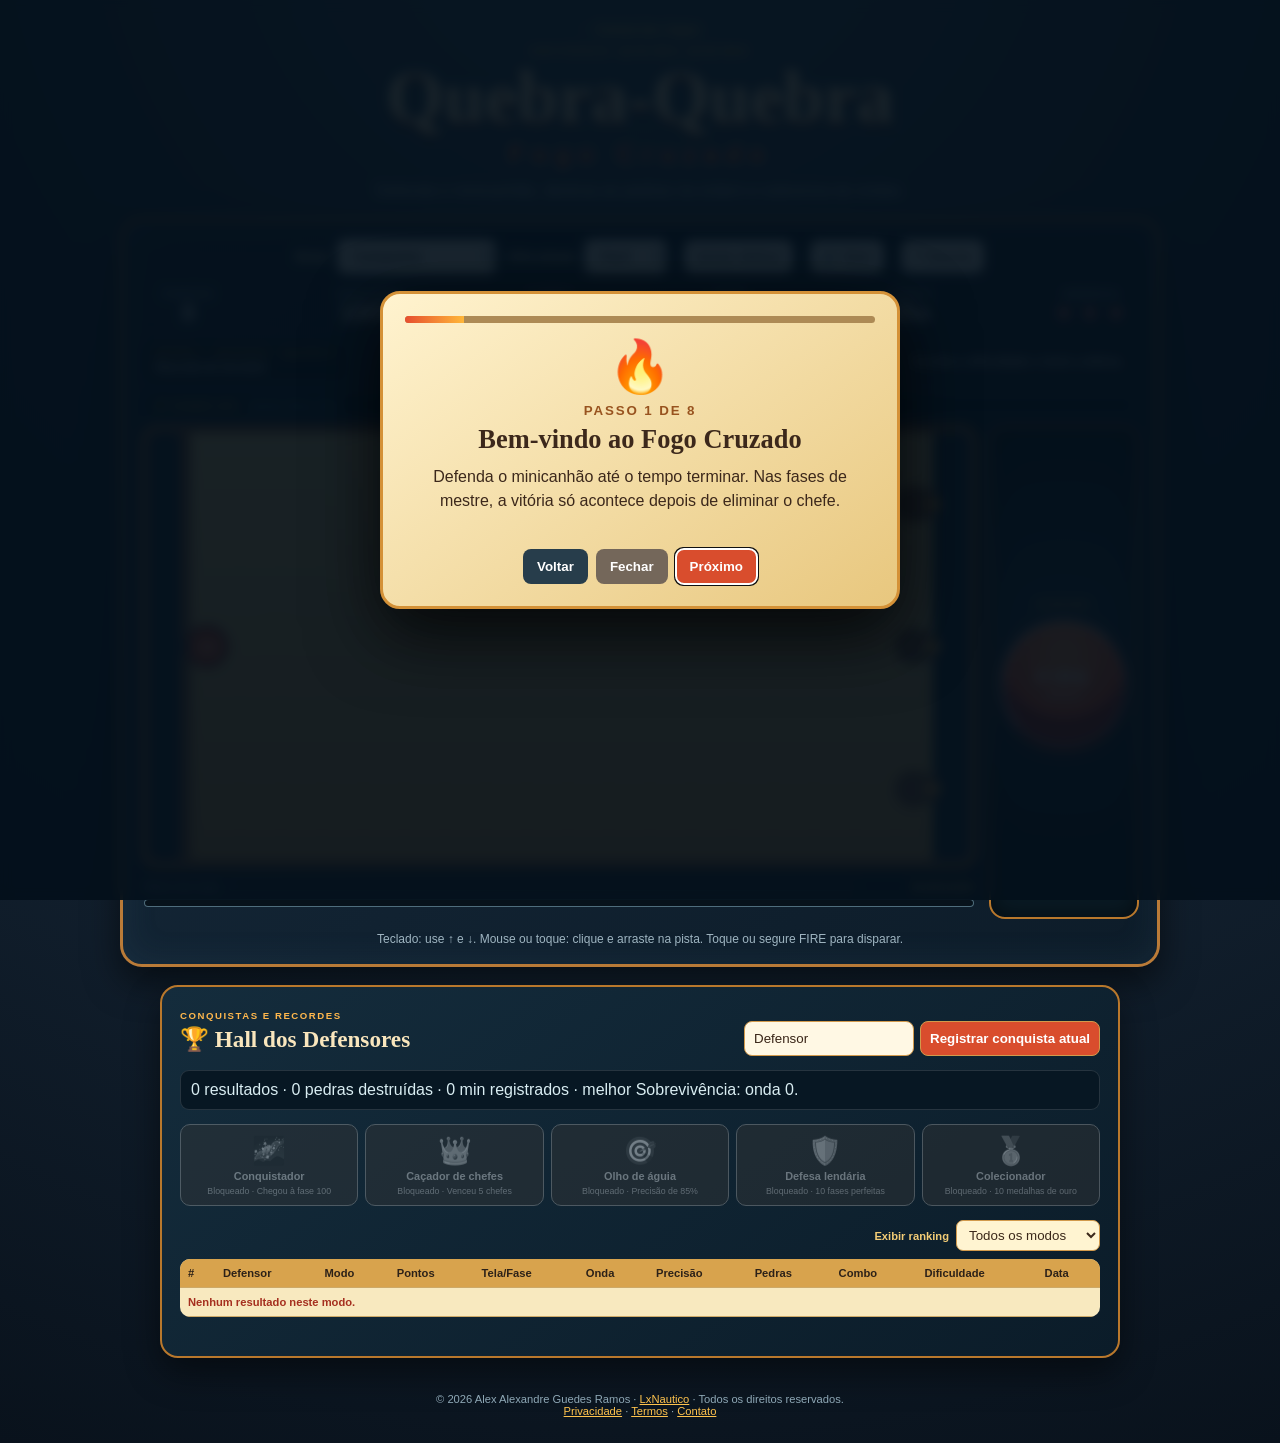
==== commit 1edb53ac: "Prepara monetizacao com Pix e AdSense" ====
--- a/quebra-quebra/index.html
+++ b/quebra-quebra/index.html
@@ -143,7 +143,8 @@
       <p id="rankingMessage" class="ranking-message" aria-live="polite"></p>
     </section>
     <footer class="creator-credit">
-      © 2026 Alex Alexandre Guedes Ramos · <a href="https://github.com/LxNautico" rel="author">LxNautico</a> · Todos os direitos reservados.
+      © 2026 Alex Alexandre Guedes Ramos · <a href="https://github.com/LxNautico" rel="author">LxNautico</a> · Todos os direitos reservados.<br>
+      <a href="../privacidade.html">Privacidade</a> · <a href="../termos.html">Termos</a> · <a href="../contato.html">Contato</a>
     </footer>
   </main>
   <script src="game.js"></script>
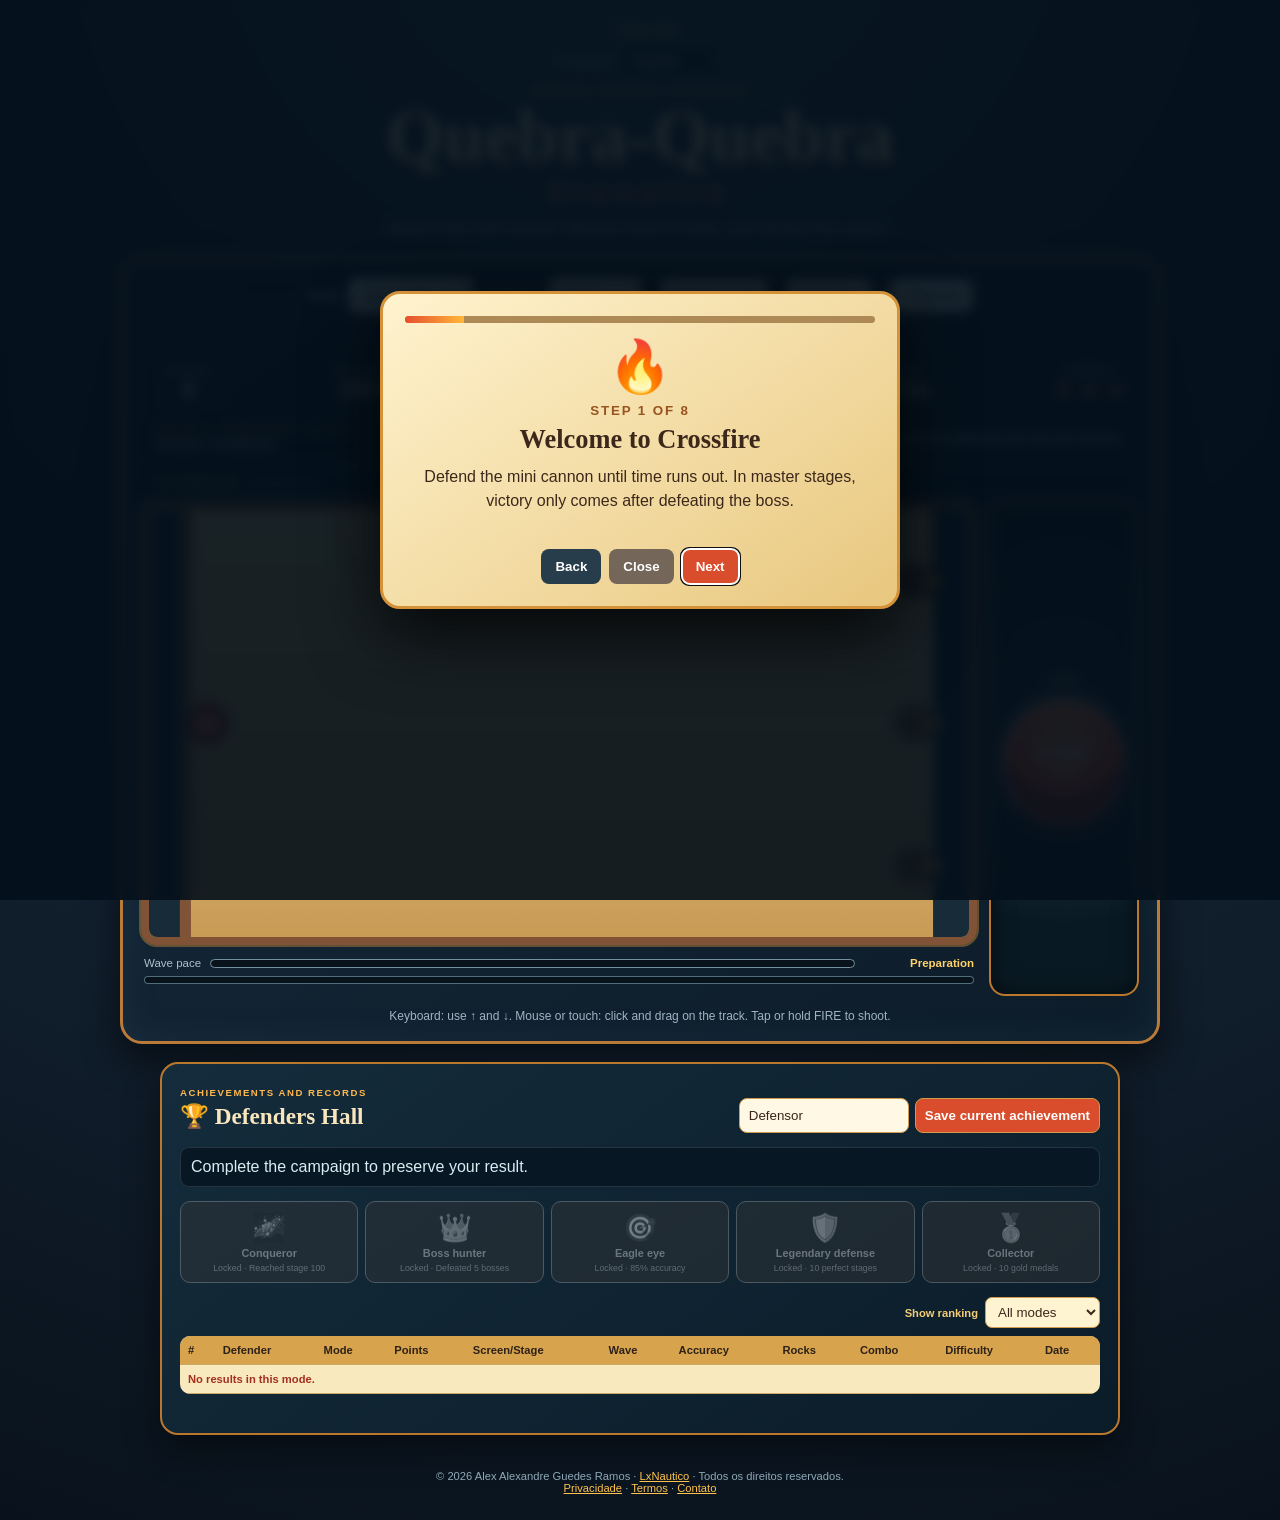
==== commit f9807158: "Atualiza universo trilingue e guia editorial" ====
--- a/quebra-quebra/index.html
+++ b/quebra-quebra/index.html
@@ -5,81 +5,86 @@
   <meta name="viewport" content="width=device-width,initial-scale=1,maximum-scale=1">
   <meta name="author" content="Alex Alexandre Guedes Ramos">
   <meta name="copyright" content="Copyright © 2026 Alex Alexandre Guedes Ramos. Todos os direitos reservados.">
-  <title>Quebra-Quebra: Fogo Cruzado</title>
+  <title data-i18n="cross.meta">Quebra-Quebra: Fogo Cruzado</title>
   <link rel="stylesheet" href="styles.css">
   <link rel="stylesheet" href="campaign.css">
-  <style>.hub-link{display:inline-block;margin-bottom:8px;color:#ffd064;font-size:.75rem;font-weight:bold;text-decoration:none}.hub-link:hover{text-decoration:underline}.creator-credit{margin:24px 0 6px;text-align:center;color:#8fa8b6;font-size:.7rem}.creator-credit a{color:#ffc34d}</style>
+  <style>.hub-link{display:inline-block;margin-bottom:8px;color:#ffd064;font-size:.75rem;font-weight:bold;text-decoration:none}.hub-link:hover{text-decoration:underline}.creator-credit{margin:24px 0 6px;text-align:center;color:#8fa8b6;font-size:.7rem}.creator-credit a{color:#ffc34d}.language-picker{display:flex;justify-content:center;align-items:center;gap:7px;margin:0 0 8px;color:#d7e5ec;font-size:.72rem;font-weight:800}.language-picker select{padding:6px 9px;border:1px solid #70cce9;border-radius:8px;background:#102f42;color:#fff;font-weight:800}.result-grid i{font-style:normal}</style>
 </head>
 <body>
   <main>
     <header class="hero">
-      <a class="hub-link" href="../index.html">← Central dos Jogos</a>
-      <p class="eyebrow">UNIVERSO QUEIMA-QUEIMA</p>
-      <h1>Quebra-Quebra <span>Fogo Cruzado</span></h1>
-      <p>Defenda o minicanhão, destrua as pedras na ordem e sobreviva às ondas.</p>
+      <a class="hub-link" href="../index.html" data-i18n="cross.back">← Central dos Jogos</a>
+      <label class="language-picker"><span data-i18n="language.label">Idioma</span><select id="languageSelect"><option value="pt-BR">Português</option><option value="en">English</option><option value="es">Español</option></select></label>
+      <p class="eyebrow" data-i18n="cross.universe">UNIVERSO QUEIMA-QUEIMA</p>
+      <h1><span data-i18n="cross.title" style="display:initial;color:inherit;font:inherit;letter-spacing:inherit;text-shadow:inherit">Quebra-Quebra</span> <span data-i18n="cross.subtitle">Fogo Cruzado</span></h1>
+      <p data-i18n="cross.lead">Defenda o minicanhão, destrua as pedras na ordem e sobreviva às ondas.</p>
     </header>
 
     <section class="game-shell">
       <div class="topbar">
-        <label>Modo
+        <label><span data-i18n="cross.mode">Modo</span>
           <select id="gameMode">
-            <option value="campaign">Campanha</option>
-            <option value="survival">Sobrevivência</option>
-            <option value="timed">Partida por tempo</option>
-            <option value="training">Treino livre</option>
+            <option value="campaign" data-i18n="cross.mode.campaign">Campanha</option>
+            <option value="survival" data-i18n="cross.mode.survival">Sobrevivência</option>
+            <option value="timed" data-i18n="cross.mode.timed">Partida por tempo</option>
+            <option value="training" data-i18n="cross.mode.training">Treino livre</option>
           </select>
         </label>
-        <label>Dificuldade
+        <label><span data-i18n="cross.difficulty">Dificuldade</span>
           <select id="difficulty">
-            <option value="easy">Fácil</option>
-            <option value="medium">Médio</option>
-            <option value="hard">Difícil</option>
+            <option value="easy" data-i18n="cross.easy">Fácil</option>
+            <option value="medium" data-i18n="cross.medium">Médio</option>
+            <option value="hard" data-i18n="cross.hard">Difícil</option>
           </select>
         </label>
-        <label id="arcadeSceneLabel" hidden>Tela
+        <label id="arcadeSceneLabel" hidden><span data-i18n="cross.screen">Tela</span>
           <select id="arcadeScene" aria-label="Tela visual dos modos alternativos"></select>
         </label>
-        <button id="start">Iniciar defesa</button>
-        <button id="sound" aria-pressed="true">🔊 Som</button>
-        <button id="openTutorial">? Tutorial</button>
+        <button id="start" data-i18n="cross.start">Iniciar defesa</button>
+        <button id="sound" aria-pressed="true" data-i18n="cross.sound">🔊 Som</button>
+        <button id="openTutorial" data-i18n="cross.tutorial">? Tutorial</button>
       </div>
       <div id="survivalActions" class="survival-actions" hidden>
-        <button id="pauseSurvival">Pausar e continuar depois</button>
-        <button id="stopSurvival">Encerrar sobrevivência</button>
+        <button id="pauseSurvival" data-i18n="cross.pauseLater">Pausar e continuar depois</button>
+        <button id="stopSurvival" data-i18n="cross.stopSurvival">Encerrar sobrevivência</button>
+      </div>
+      <div id="campaignActions" class="campaign-actions">
+        <button id="pauseCampaignRun" disabled data-i18n="cross.pause">Pausar partida</button>
+        <button id="stopCampaignRun" disabled data-i18n="cross.stop">Encerrar jogada</button>
       </div>
 
       <div class="hud" aria-live="polite">
-        <div><small>PONTOS</small><strong id="score">0</strong></div>
-        <div><small>PRECISÃO</small><strong id="accuracy">100%</strong></div>
-        <div><small>COMBO</small><strong id="combo">x1</strong></div>
-        <div><small>FASE</small><strong id="stage">1/100</strong></div>
-        <div><small>TEMPO</small><strong id="stageTime">25s</strong></div>
-        <div class="health"><small>ENERGIA</small><strong id="health">♥ ♥ ♥</strong></div>
+        <div><small data-i18n="cross.points">PONTOS</small><strong id="score">0</strong></div>
+        <div><small data-i18n="cross.accuracy">PRECISÃO</small><strong id="accuracy">100%</strong></div>
+        <div><small data-i18n="cross.combo">COMBO</small><strong id="combo">x1</strong></div>
+        <div><small data-i18n="cross.stage">FASE</small><strong id="stage">1/100</strong></div>
+        <div><small data-i18n="cross.time">TEMPO</small><strong id="stageTime">25s</strong></div>
+        <div class="health"><small data-i18n="cross.energy">ENERGIA</small><strong id="health">♥ ♥ ♥</strong></div>
       </div>
 
       <div class="arena-info">
         <div class="scene-label"><small id="sectorName">SETOR 1</small><b id="sceneName">Bancada do Inventor</b></div>
-        <div id="announcement">Escolha a dificuldade e inicie a defesa.</div>
+        <div id="announcement" data-i18n="cross.choose">Escolha a dificuldade e inicie a defesa.</div>
       </div>
       <div id="bossHud" class="boss-hud" hidden><span>⚠ <b id="bossName">CHEFE</b></span><div><i id="bossFill"></i></div><strong id="bossHealth">0/0</strong></div>
-      <div id="powerHud" class="power-hud"><b>⚡ POWER-UPS</b><span id="powerStatus">Nenhum bônus ativo</span></div>
+      <div id="powerHud" class="power-hud"><b>⚡ POWER-UPS</b><span id="powerStatus" data-i18n="cross.noPower">Nenhum bônus ativo</span></div>
       <div class="battle-grid">
         <div class="arena-column">
           <div class="arena-wrap">
             <canvas id="arena" width="960" height="500" aria-label="Arena de defesa"></canvas>
           </div>
           <div class="threat-meter">
-            <span>Ritmo da onda</span>
+            <span data-i18n="cross.wavePace">Ritmo da onda</span>
             <div><i id="threatFill"></i></div>
-            <b id="phase">Preparação</b>
+            <b id="phase" data-i18n="cross.preparation">Preparação</b>
           </div>
           <div class="stage-progress" aria-label="Progresso da fase">
             <i id="stageProgress"></i>
           </div>
         </div>
         <aside class="fire-rail" aria-label="Controle de disparo">
-          <small>DISPARO</small>
-          <button id="fire">FIRE <small>ESPAÇO</small></button>
+          <small data-i18n="cross.shot">DISPARO</small>
+          <button id="fire">FIRE <small data-i18n="cross.space">ESPAÇO</small></button>
         </aside>
       </div>
 
@@ -89,23 +94,23 @@
           <h2 id="resultTitle">Defesa concluída!</h2>
           <div id="resultMedal" class="result-medal">🥇</div>
           <div class="result-grid">
-            <span>Pontos da fase <b id="resultPoints">0</b></span>
-            <span>Precisão <b id="resultAccuracy">0%</b></span>
-            <span>Pedras destruídas <b id="resultDestroyed">0</b></span>
-            <span>Maior combo <b id="resultCombo">x1</b></span>
-            <span>Vidas restantes <b id="resultHealth">3</b></span>
-            <span>Bônus <b id="resultBonus">0</b></span>
+            <span><i data-i18n="cross.result.stagePoints">Pontos da fase</i> <b id="resultPoints">0</b></span>
+            <span><i data-i18n="cross.result.accuracy">Precisão</i> <b id="resultAccuracy">0%</b></span>
+            <span><i data-i18n="cross.result.destroyed">Pedras destruídas</i> <b id="resultDestroyed">0</b></span>
+            <span><i data-i18n="cross.result.combo">Maior combo</i> <b id="resultCombo">x1</b></span>
+            <span><i data-i18n="cross.result.health">Vidas restantes</i> <b id="resultHealth">3</b></span>
+            <span><i data-i18n="cross.result.bonus">Bônus</i> <b id="resultBonus">0</b></span>
           </div>
           <p id="resultMessage"></p>
           <div class="result-actions">
-            <button id="nextStage">Próxima fase</button>
-            <button id="newCampaign" hidden>Nova campanha — fase 1</button>
-            <button id="retryStage">Repetir fase</button>
-            <button id="pauseCampaign">Pausar campanha</button>
+            <button id="nextStage" data-i18n="cross.next">Próxima fase</button>
+            <button id="newCampaign" hidden data-i18n="cross.newCampaign">Nova campanha — fase 1</button>
+            <button id="retryStage" data-i18n="cross.retry">Repetir fase</button>
+            <button id="pauseCampaign" data-i18n="cross.pauseCampaign">Pausar campanha</button>
           </div>
         </div>
       </section>
-      <p class="tip">Teclado: use ↑ e ↓. Mouse ou toque: clique e arraste na pista. Toque ou segure FIRE para disparar.</p>
+      <p class="tip" data-i18n="cross.tip">Teclado: use ↑ e ↓. Mouse ou toque: clique e arraste na pista. Toque ou segure FIRE para disparar.</p>
     </section>
 
     <section id="tutorialOverlay" class="tutorial-overlay" hidden aria-modal="true" role="dialog" aria-labelledby="tutorialTitle">
@@ -115,29 +120,29 @@
         <small id="tutorialStep">PASSO 1 DE 8</small>
         <h2 id="tutorialTitle">Bem-vindo!</h2>
         <p id="tutorialText"></p>
-        <div class="tutorial-actions"><button id="tutorialBack">Voltar</button><button id="tutorialSkip">Fechar</button><button id="tutorialNext">Próximo</button></div>
+        <div class="tutorial-actions"><button id="tutorialBack" data-i18n="cross.backButton">Voltar</button><button id="tutorialSkip" data-i18n="cross.close">Fechar</button><button id="tutorialNext" data-i18n="cross.nextButton">Próximo</button></div>
       </div>
     </section>
 
     <section class="hall" aria-labelledby="hallTitle">
       <header>
-        <div><small>CONQUISTAS E RECORDES</small><h2 id="hallTitle">🏆 Hall dos Defensores</h2></div>
-        <div class="hall-register"><input id="rankingName" maxlength="20" placeholder="Nome do jogador" aria-label="Nome no ranking"><button id="saveRanking">Registrar conquista atual</button><button id="restartCampaign">Nova campanha — fase 1</button></div>
+        <div><small data-i18n="cross.records">CONQUISTAS E RECORDES</small><h2 id="hallTitle" data-i18n="cross.hall">🏆 Hall dos Defensores</h2></div>
+        <div class="hall-register"><input id="rankingName" maxlength="20" placeholder="Nome do jogador" aria-label="Nome no ranking" data-i18n-placeholder="cross.playerName"><button id="saveRanking" data-i18n="cross.saveRank">Registrar conquista atual</button><button id="restartCampaign" data-i18n="cross.newCampaign">Nova campanha — fase 1</button></div>
       </header>
-      <p id="careerSummary" class="career-summary">Complete a campanha para eternizar seu resultado.</p>
+      <p id="careerSummary" class="career-summary" data-i18n="cross.career">Complete a campanha para eternizar seu resultado.</p>
       <div id="awards" class="awards" aria-label="Premiações"></div>
-      <label class="ranking-filter">Exibir ranking
+      <label class="ranking-filter"><span data-i18n="cross.showRanking">Exibir ranking</span>
         <select id="rankingMode">
-          <option value="all">Todos os modos</option>
-          <option value="campaign">Campanha</option>
-          <option value="survival">Sobrevivência</option>
-          <option value="timed">Partida por tempo</option>
+          <option value="all" data-i18n="cross.allModes">Todos os modos</option>
+          <option value="campaign" data-i18n="cross.mode.campaign">Campanha</option>
+          <option value="survival" data-i18n="cross.mode.survival">Sobrevivência</option>
+          <option value="timed" data-i18n="cross.mode.timed">Partida por tempo</option>
         </select>
       </label>
       <div class="ranking-wrap">
         <table>
-          <thead><tr><th>#</th><th>Defensor</th><th>Modo</th><th>Pontos</th><th>Tela/Fase</th><th>Onda</th><th>Precisão</th><th>Pedras</th><th>Combo</th><th>Dificuldade</th><th>Data</th></tr></thead>
-          <tbody id="rankingBody"><tr><td colspan="11">Nenhum resultado registrado.</td></tr></tbody>
+          <thead><tr><th>#</th><th data-i18n="cross.table.defender">Defensor</th><th data-i18n="cross.table.mode">Modo</th><th data-i18n="cross.table.points">Pontos</th><th data-i18n="cross.table.screen">Tela/Fase</th><th data-i18n="cross.table.wave">Onda</th><th data-i18n="cross.table.accuracy">Precisão</th><th data-i18n="cross.table.rocks">Pedras</th><th data-i18n="cross.table.combo">Combo</th><th data-i18n="cross.table.difficulty">Dificuldade</th><th data-i18n="cross.table.date">Data</th></tr></thead>
+          <tbody id="rankingBody"><tr><td colspan="11" data-i18n="cross.none">Nenhum resultado registrado.</td></tr></tbody>
         </table>
       </div>
       <p id="rankingMessage" class="ranking-message" aria-live="polite"></p>
@@ -147,6 +152,12 @@
       <a href="../privacidade.html">Privacidade</a> · <a href="../termos.html">Termos</a> · <a href="../contato.html">Contato</a>
     </footer>
   </main>
+  <script src="../locales/pt-BR.js"></script>
+  <script src="../locales/en.js"></script>
+  <script src="../locales/quebra-pt-BR.js"></script>
+  <script src="../locales/quebra-en.js"></script>
+  <script src="../locales/quebra-es.js"></script>
+  <script src="../i18n.js"></script>
   <script src="game.js"></script>
 </body>
 </html>
--- a/quebra-quebra/campaign.css
+++ b/quebra-quebra/campaign.css
@@ -20,12 +20,12 @@
 .game-shell.game-over #announcement { background: #8f2923; }
 .boss-hud{display:grid;grid-template-columns:minmax(150px,.55fr) 1fr 72px;gap:9px;align-items:center;margin:0 3px 9px;padding:7px 10px;border:1px solid #ff765f;border-radius:9px;background:#351b22;color:#ffe5c6;font-size:.72rem}.boss-hud[hidden]{display:none}.boss-hud span{overflow:hidden;text-overflow:ellipsis;white-space:nowrap}.boss-hud>div{height:10px;overflow:hidden;border-radius:20px;background:#120b0e}.boss-hud i{display:block;width:100%;height:100%;background:linear-gradient(90deg,#ffbd45,#e23c34);transition:width .15s}.boss-hud strong{text-align:right;color:#fff}
 .power-hud{display:flex;align-items:center;gap:10px;min-height:24px;margin:0 3px 8px;padding:5px 9px;border:1px solid #55b9d555;border-radius:8px;background:#081c28;color:#a9ddea;font-size:.62rem}.power-hud b{color:#ffcf52;letter-spacing:.08em}.power-hud span{overflow:hidden;text-overflow:ellipsis;white-space:nowrap}
-.survival-actions{display:flex;justify-content:center;gap:7px;margin:7px 3px}.survival-actions[hidden]{display:none}.survival-actions button{padding:7px 11px;border:1px solid #d68a35;border-radius:8px;background:#17384b;color:#fff;font-weight:800}.survival-actions #stopSurvival{border-color:#e45c4d;background:#6f2928}
+.survival-actions,.campaign-actions{display:flex;justify-content:center;gap:7px;margin:7px 3px}.survival-actions[hidden],.campaign-actions[hidden]{display:none}.survival-actions button,.campaign-actions button{padding:7px 11px;border:1px solid #d68a35;border-radius:8px;background:#17384b;color:#fff;font-weight:800}.survival-actions #stopSurvival,.campaign-actions #stopCampaignRun{border-color:#e45c4d;background:#6f2928}.campaign-actions button:disabled{cursor:not-allowed;filter:grayscale(.7);opacity:.48}
 .tutorial-overlay{position:fixed;z-index:40;inset:0;display:grid;place-items:center;padding:16px;background:#04101be8;backdrop-filter:blur(6px)}.tutorial-overlay[hidden]{display:none}.tutorial-card{width:min(520px,100%);padding:22px;border:3px solid #d49137;border-radius:20px;background:linear-gradient(145deg,#fff3cf,#e8c77e);box-shadow:0 25px 70px #000c;color:#3c281b;text-align:center}.tutorial-progress{height:7px;overflow:hidden;border-radius:20px;background:#ad8a55}.tutorial-progress i{display:block;width:12.5%;height:100%;background:linear-gradient(90deg,#e64e2f,#ffb739);transition:width .25s}.tutorial-icon{margin:14px 0 4px;font-size:3.2rem}.tutorial-card>small{color:#98531f;font-weight:900;letter-spacing:.14em}.tutorial-card h2{margin:5px 0;font:700 1.65rem Georgia}.tutorial-card p{min-height:66px;margin:10px auto 18px;line-height:1.5}.tutorial-actions{display:flex;justify-content:center;gap:8px}.tutorial-actions button{padding:10px 14px;border:0;border-radius:8px;background:#273d4b;color:#fff;font-weight:800}.tutorial-actions #tutorialNext{background:#d94d2d}.tutorial-actions #tutorialSkip{background:#74675a}
-.battle-grid{display:grid;grid-template-columns:minmax(0,1fr) 150px;gap:12px;align-items:stretch}.arena-column{min-width:0}.fire-rail{display:grid;align-content:center;justify-items:center;gap:12px;padding:12px 8px;border:2px solid #b9782c;border-radius:16px;background:radial-gradient(circle at 50% 45%,#243f50,#091923 72%);box-shadow:inset 0 0 22px #0008}.fire-rail>small{color:#ffc34d;font-size:.6rem;font-weight:900;letter-spacing:.16em}.fire-rail #fire{width:126px;height:126px;margin:0;border-radius:50%;font-size:1.2rem}.move-bar{justify-content:flex-start;margin-top:8px;padding-left:4%}
+.battle-grid{display:grid;grid-template-columns:minmax(0,1fr) 150px;gap:12px;align-items:stretch}.arena-column{min-width:0}.fire-rail{display:grid;align-content:center;justify-items:center;gap:12px;padding:12px 8px;border:2px solid #b9782c;border-radius:16px;background:radial-gradient(circle at 50% 45%,#243f50,#091923 72%);box-shadow:inset 0 0 22px #0008}.fire-rail>small{color:#ffc34d;font-size:.6rem;font-weight:900;letter-spacing:.16em}.fire-rail #fire{width:126px;height:126px;margin:0;border-radius:50%;font-size:1.2rem;cursor:pointer;user-select:none;-webkit-user-select:none;-webkit-touch-callout:none;touch-action:none}.move-bar{justify-content:flex-start;margin-top:8px;padding-left:4%}
 .hall-register #restartCampaign{background:#16704d}
 .hall{width:min(960px,calc(100vw - 24px));margin:18px auto 35px;padding:18px;border:2px solid #b9782c;border-radius:18px;background:linear-gradient(145deg,#142c3c,#0b1c29);box-shadow:0 15px 35px #0007;color:#f9e6bd}.hall>header{display:flex;align-items:end;justify-content:space-between;gap:14px}.hall header small{color:#ffb84d;font-size:.6rem;font-weight:900;letter-spacing:.16em}.hall h2{margin:3px 0;font:700 1.45rem Georgia}.hall-register{display:flex;gap:6px;flex-wrap:wrap;justify-content:flex-end}.hall-register input,.hall-register button{box-sizing:border-box;padding:9px;border:1px solid #d29a4c;border-radius:8px}.hall-register input{width:170px;background:#fff8e4;color:#382416}.hall-register button{background:#d94d2d;color:#fff;font-weight:800}.career-summary{margin:14px 0;padding:10px;border:1px solid #ffffff20;border-radius:9px;background:#071723;color:#d9edf2}.awards{display:grid;grid-template-columns:repeat(5,1fr);gap:7px;margin-bottom:14px}.award{display:grid;place-items:center;min-height:82px;padding:8px;border:1px solid #d89a3e;border-radius:10px;background:#203b49;text-align:center}.award i{font-style:normal;font-size:1.7rem}.award b{font-size:.68rem}.award small{font-size:.55rem;color:#bdd0d5}.award.locked{filter:grayscale(1);opacity:.42}.ranking-wrap{overflow-x:auto;border-radius:10px}.hall table{width:100%;border-collapse:collapse;background:#f8e9bf;color:#422d1d;font-size:.7rem}.hall th,.hall td{padding:8px;border-bottom:1px solid #cda967;text-align:left;white-space:nowrap}.hall th{background:#d8a34d;color:#2c2118}.hall tbody tr:first-child{font-weight:900;color:#a52f1f}.ranking-message{min-height:1em;margin:9px 0 0;color:#ffc65a;text-align:center;font-size:.7rem}
-.stage-result{position:fixed;z-index:20;inset:0;display:grid;place-items:center;padding:18px;background:#06111bd9;backdrop-filter:blur(5px)}.stage-result[hidden]{display:none}.result-card{width:min(560px,100%);padding:22px;border:3px solid #c89143;border-radius:20px;background:linear-gradient(145deg,#fff4d1,#ead39a);box-shadow:0 24px 60px #000b;color:#4c3020;text-align:center}.result-card>small{font-weight:900;letter-spacing:.15em;color:#9b5c25}.result-card h2{margin:5px 0;font:700 1.7rem Georgia}.result-medal{font-size:3.2rem}.result-grid{display:grid;grid-template-columns:repeat(3,1fr);gap:8px;margin:12px 0}.result-grid span{display:grid;padding:8px;border:1px solid #cba66d;border-radius:9px;background:#fff9e8;font-size:.7rem}.result-grid b{margin-top:3px;font-size:1rem}.result-actions{display:flex;justify-content:center;gap:7px;flex-wrap:wrap}.result-actions button{padding:9px 12px;border:0;border-radius:8px;background:#253a4b;color:#fff;font-weight:bold}.result-actions #nextStage{background:#d94d2d}.result-actions #newCampaign{background:#16704d}.result-actions #pauseCampaign{background:#6c6258}@media(max-width:520px){.result-card{padding:16px}.result-grid{grid-template-columns:repeat(2,1fr)}.result-actions{display:grid}.result-actions button{width:100%}}
+.stage-result{position:fixed;z-index:20;inset:0;display:grid;place-items:center;padding:18px;background:#06111bd9;backdrop-filter:blur(5px)}.stage-result[hidden]{display:none}.result-card{width:min(560px,100%);padding:22px;border:3px solid #c89143;border-radius:20px;background:linear-gradient(145deg,#fff4d1,#ead39a);box-shadow:0 24px 60px #000b;color:#4c3020;text-align:center}.result-card>small{font-weight:900;letter-spacing:.15em;color:#9b5c25}.result-card h2{margin:5px 0;font:700 1.7rem Georgia}.result-medal{font-size:3.2rem}.result-grid{display:grid;grid-template-columns:repeat(3,1fr);gap:8px;margin:12px 0}.result-grid span{display:grid;padding:8px;border:1px solid #cba66d;border-radius:9px;background:#fff9e8;font-size:.7rem}.result-grid b{margin-top:3px;font-size:1rem}.result-actions{display:flex;justify-content:center;gap:7px;flex-wrap:wrap}.result-actions button{padding:9px 12px;border:0;border-radius:8px;background:#253a4b;color:#fff;font-weight:bold}.result-actions #nextStage{background:#d94d2d}.result-actions #newCampaign{background:#16704d}.result-actions #pauseCampaign{background:#6c6258}.stage-result.galaxy-bonus{background:radial-gradient(circle at 20% 20%,#2b1d72cc,#060b2bdd 45%,#02030fef)}.galaxy-bonus .result-card{color:#edf8ff;border-color:#6ce8ff;background:radial-gradient(circle at 15% 20%,#763ebf88 0 2px,transparent 3px),radial-gradient(circle at 80% 30%,#fff 0 1px,transparent 2px),radial-gradient(circle at 62% 76%,#77dfff 0 1px,transparent 3px),linear-gradient(145deg,#101c57,#251150 56%,#071332);box-shadow:0 0 26px #68dcff99,0 24px 60px #000b}.galaxy-bonus .result-card>small{color:#88efff}.galaxy-bonus .result-grid span{border-color:#74ceff88;background:#071b42cc}.galaxy-bonus .result-actions #nextStage{background:#643bc0}@media(max-width:520px){.result-card{padding:16px}.result-grid{grid-template-columns:repeat(2,1fr)}.result-actions{display:grid}.result-actions button{width:100%}}
 .scene-label {
   position: static;
   display: grid;
@@ -78,7 +78,7 @@
   .topbar { gap: 5px; }
   .topbar label, .topbar button { font-size: .68rem; }
   .topbar select, .topbar button { margin-left: 2px; padding: 7px 8px; }
-  #arcadeSceneLabel{width:100%;text-align:center}#arcadeScene{max-width:210px}.survival-actions{display:grid;grid-template-columns:1fr 1fr}.survival-actions button{font-size:.62rem}
+  #arcadeSceneLabel{width:100%;text-align:center}#arcadeScene{max-width:210px}.survival-actions,.campaign-actions{display:grid;grid-template-columns:1fr 1fr}.survival-actions button,.campaign-actions button{font-size:.62rem}
   .hud { flex-wrap: nowrap; gap: 2px; }
   .hud > div { min-width: 0; }
   .hud small { font-size: .5rem; letter-spacing: .07em; }
